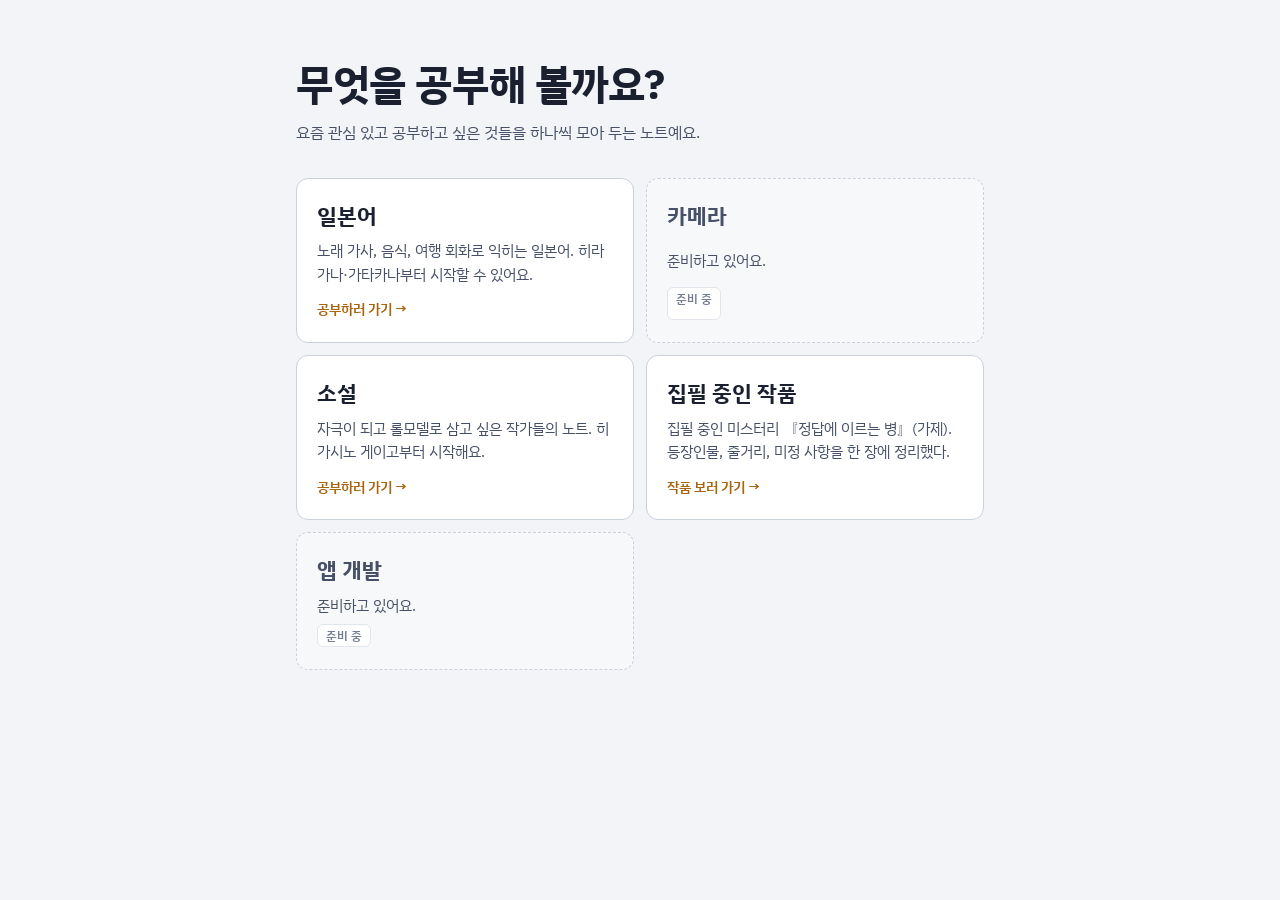
==== index.html @ 040d4e9a "아이디어 추가" ====
<!doctype html>
<html lang="ko">
<meta charset="utf-8">
<meta name="viewport" content="width=device-width,initial-scale=1,viewport-fit=cover">
<title>공부 노트</title>
<script>
  /* 예전 주소(…/showcase#song.pretender 등)로 들어오면 일본어 페이지의 같은 화면으로 보내요. */
  if (/^#(home|song\.|kana|guide|vocab|food|travel)/.test(location.hash)) location.replace('japanese/index.html' + location.hash);
</script>
<link rel="preconnect" href="https://fonts.googleapis.com">
<link rel="preconnect" href="https://fonts.gstatic.com" crossorigin>
<link rel="stylesheet" href="https://fonts.googleapis.com/css2?family=IBM+Plex+Sans+KR:wght@400;500;600;700&display=swap">
<style>
/* 공부 노트 첫 페이지(주제 고르기). 색 토큰은 japanese/index.html과 같은 값을 써요. */
:root{
  --paper:#F3F4F7; --sheet:#FFFFFF; --sheet-2:#F7F8FA;
  --ink:#1A2030; --ink-2:#465066; --ink-3:#737D92; --rule:#E2E5EB; --rule-2:#CBD1DB;
  --accent:#A8640F; --accent-soft:#F6EAD6;
  --font-ui:"IBM Plex Sans KR","Apple SD Gothic Neo","Malgun Gothic","Noto Sans KR",system-ui,sans-serif;
  --radius:12px; --gutter:16px;
  color-scheme:light;
}
@media (prefers-color-scheme: dark){
  :root:not([data-theme="light"]){
    --paper:#12151C; --sheet:#1A1F29; --sheet-2:#151922;
    --ink:#E7EAF0; --ink-2:#B3BACA; --ink-3:#8A92A5; --rule:#2A303D; --rule-2:#3A4252;
    --accent:#E2A34A; --accent-soft:#3A2C17;
    color-scheme:dark;
  }
}
:root[data-theme="dark"]{
  --paper:#12151C; --sheet:#1A1F29; --sheet-2:#151922;
  --ink:#E7EAF0; --ink-2:#B3BACA; --ink-3:#8A92A5; --rule:#2A303D; --rule-2:#3A4252;
  --accent:#E2A34A; --accent-soft:#3A2C17;
  color-scheme:dark;
}
*,*::before,*::after{ box-sizing:border-box }
html,body{ margin:0 }
body{ min-height:100vh; background:var(--paper); color:var(--ink); font-family:var(--font-ui); line-height:1.6; -webkit-font-smoothing:antialiased }
main{ max-width:720px; margin:0 auto; padding:56px var(--gutter) 64px }
h1{ margin:0; font-size:clamp(1.8rem,6vw,2.6rem); font-weight:700; letter-spacing:-.01em; line-height:1.3 }
.lede{ margin:10px 0 0; color:var(--ink-2) }
.langs{ display:grid; grid-template-columns:repeat(auto-fill,minmax(min(100%,15rem),1fr)); gap:12px; margin-top:32px; padding:0; list-style:none }
.lang{ display:grid; gap:6px; height:100%; padding:20px 20px 22px; border:1px solid var(--rule-2); border-radius:var(--radius); background:var(--sheet); color:inherit; text-decoration:none; transition:border-color .15s, box-shadow .15s }
a.lang:hover{ border-color:var(--ink-3) }
a.lang:focus-visible{ outline:none; box-shadow:0 0 0 2px var(--ink) }
.lang-name{ font-size:1.35rem; font-weight:700 }
.lang-desc{ font-size:.92rem; color:var(--ink-2) }
.lang-go{ margin-top:6px; font-size:.85rem; font-weight:600; color:var(--accent) }
.lang.soon{ background:var(--sheet-2); border-style:dashed }
.lang.soon .lang-name{ color:var(--ink-2) }
.soon-tag{ justify-self:start; padding:1px 8px; border-radius:6px; font-size:.75rem; font-weight:600; color:var(--ink-3); background:var(--sheet); border:1px solid var(--rule) }
@media (prefers-reduced-motion:reduce){ *{ transition:none!important } }
</style>

<main>
  <h1>무엇을 공부해 볼까요?</h1>
  <p class="lede">요즘 관심 있고 공부하고 싶은 것들을 하나씩 모아 두는 노트예요.</p>
  <ul class="langs">
    <li>
      <a class="lang" href="japanese/index.html">
        <span class="lang-name">일본어</span>
        <span class="lang-desc">노래 가사, 음식, 여행 회화로 익히는 일본어. 히라가나·가타카나부터 시작할 수 있어요.</span>
        <span class="lang-go">공부하러 가기 →</span>
      </a>
    </li>
    <li>
      <div class="lang soon" aria-disabled="true">
        <span class="lang-name">카메라</span>
        <span class="lang-desc">준비하고 있어요.</span>
        <span class="soon-tag">준비 중</span>
      </div>
    </li>
    <li>
      <a class="lang" href="novel/index.html">
        <span class="lang-name">소설</span>
        <span class="lang-desc">자극이 되고 롤모델로 삼고 싶은 작가들의 노트. 히가시노 게이고부터 시작해요.</span>
        <span class="lang-go">공부하러 가기 →</span>
      </a>
    </li>
    <li>
      <a class="lang" href="novel/mudang.html">
        <span class="lang-name">집필 중인 작품</span>
        <span class="lang-desc">집필 중인 미스터리 『정답에 이르는 병』(가제). 등장인물, 줄거리, 미정 사항을 한 장에 정리했다.</span>
        <span class="lang-go">작품 보러 가기 →</span>
      </a>
    </li>
    <li>
      <div class="lang soon" aria-disabled="true">
        <span class="lang-name">앱 개발</span>
        <span class="lang-desc">준비하고 있어요.</span>
        <span class="soon-tag">준비 중</span>
      </div>
    </li>
  </ul>
</main>
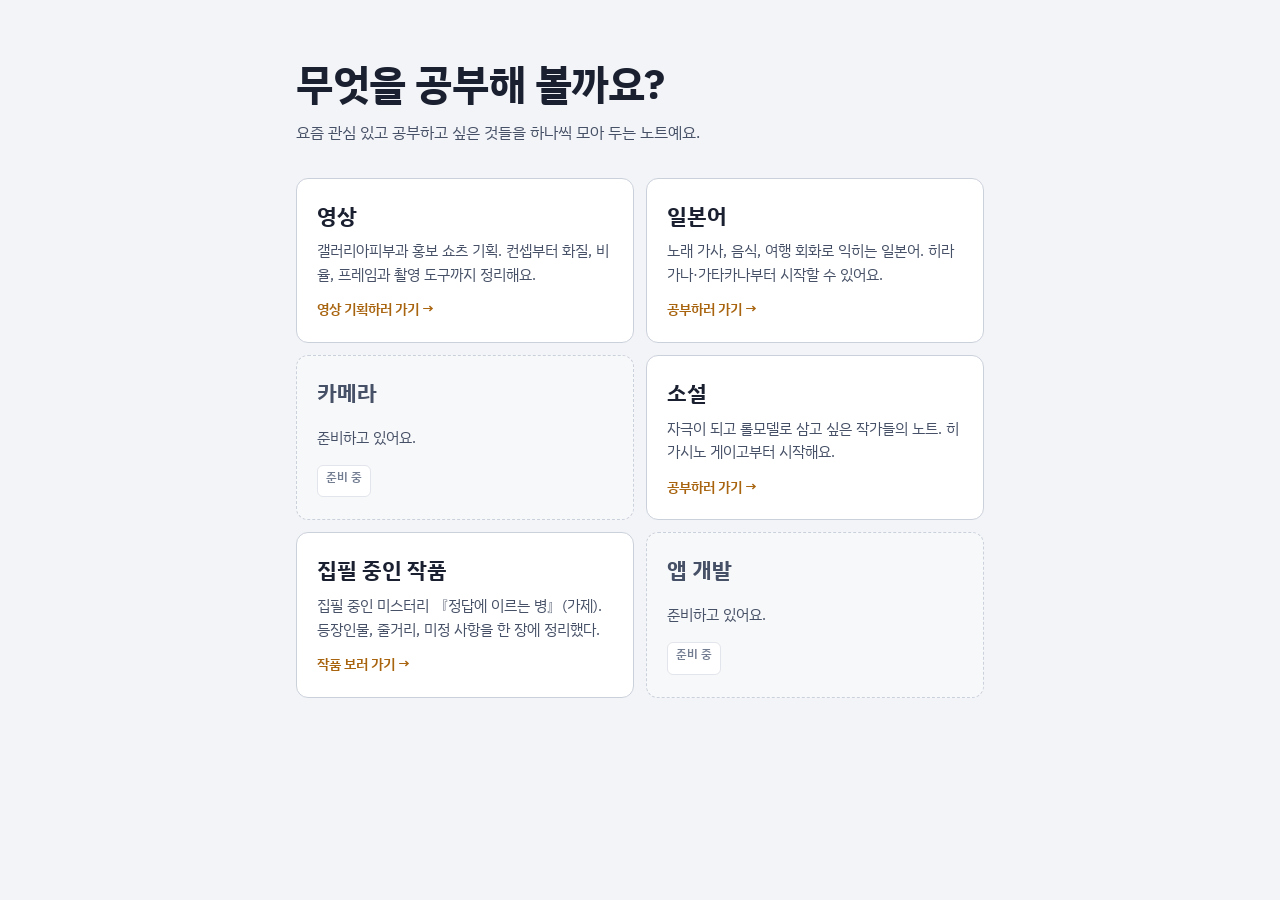
==== commit 426dff6a: "영상 추가" ====
--- a/index.html
+++ b/index.html
@@ -58,6 +58,13 @@
   <p class="lede">요즘 관심 있고 공부하고 싶은 것들을 하나씩 모아 두는 노트예요.</p>
   <ul class="langs">
     <li>
+      <a class="lang" href="video/index.html">
+        <span class="lang-name">영상</span>
+        <span class="lang-desc">갤러리아피부과 홍보 쇼츠 기획. 컨셉부터 화질, 비율, 프레임과 촬영 도구까지 정리해요.</span>
+        <span class="lang-go">영상 기획하러 가기 →</span>
+      </a>
+    </li>
+    <li>
       <a class="lang" href="japanese/index.html">
         <span class="lang-name">일본어</span>
         <span class="lang-desc">노래 가사, 음식, 여행 회화로 익히는 일본어. 히라가나·가타카나부터 시작할 수 있어요.</span>
